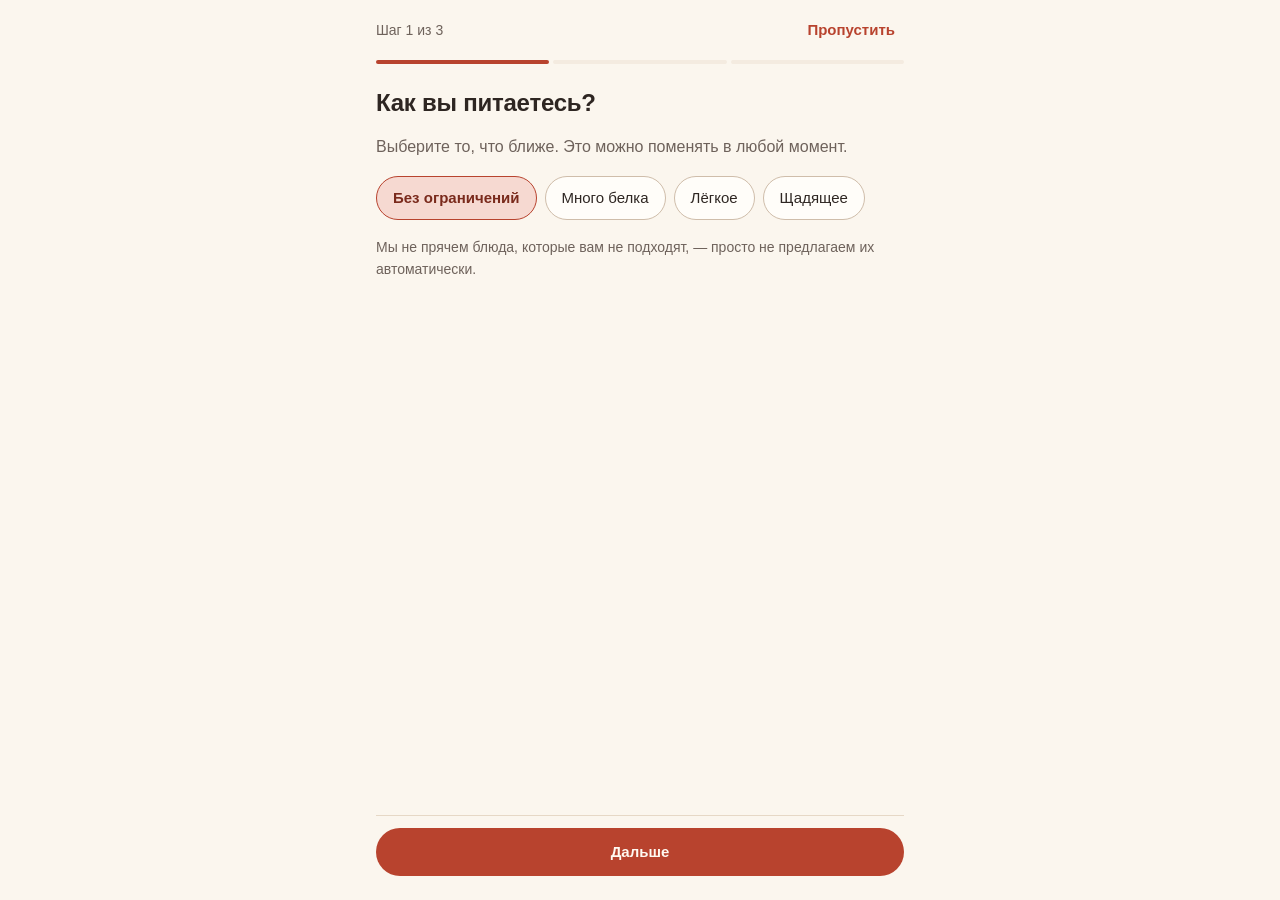
==== index.html @ ad93e1ee "Tarelka: недельный план, рецепты, покупки и настройки" ====
<!DOCTYPE html>
<html lang="ru">
<head>
  <meta charset="utf-8">
  <meta name="viewport" content="width=device-width, initial-scale=1, viewport-fit=cover">
  <title>Tarelka — планировщик питания</title>
  <meta name="description" content="Недельный план блюд, рецепты и список покупок. Данные хранятся только на устройстве.">
  <meta name="theme-color" content="#B8432E">
  <meta name="color-scheme" content="light">
  <link rel="manifest" href="manifest.json">
  <link rel="icon" href="assets/icons/favicon.svg" type="image/svg+xml">
  <link rel="apple-touch-icon" href="assets/icons/apple-touch-icon.png">
  <link rel="stylesheet" href="styles/tokens.css">
  <link rel="stylesheet" href="styles/main.css">
</head>
<body data-screen="onboarding">
  <a class="skip-link" href="#main">Перейти к содержимому</a>

  <!-- Набор иконок: локальный спрайт, без внешних запросов -->
  <svg class="sprite" aria-hidden="true" focusable="false">
    <symbol id="icon-calendar" viewBox="0 0 24 24">
      <rect x="3" y="5" width="18" height="16" rx="3"></rect>
      <path d="M8 3v4M16 3v4M3 10h18"></path>
    </symbol>
    <symbol id="icon-cart" viewBox="0 0 24 24">
      <path d="M4 5h2l2.4 10.2a2 2 0 0 0 2 1.6h6.8a2 2 0 0 0 2-1.6L21 8H7"></path>
      <circle cx="10" cy="20" r="1.4"></circle>
      <circle cx="18" cy="20" r="1.4"></circle>
    </symbol>
    <symbol id="icon-more" viewBox="0 0 24 24">
      <circle cx="5" cy="12" r="1.6" fill="currentColor" stroke="none"></circle>
      <circle cx="12" cy="12" r="1.6" fill="currentColor" stroke="none"></circle>
      <circle cx="19" cy="12" r="1.6" fill="currentColor" stroke="none"></circle>
    </symbol>
    <symbol id="icon-plus" viewBox="0 0 24 24">
      <path d="M12 5v14M5 12h14"></path>
    </symbol>
    <symbol id="icon-x" viewBox="0 0 24 24">
      <path d="M6 6l12 12M18 6L6 18"></path>
    </symbol>
    <symbol id="icon-back" viewBox="0 0 24 24">
      <path d="M15 5l-7 7 7 7"></path>
    </symbol>
    <symbol id="icon-chevron" viewBox="0 0 24 24">
      <path d="M9 5l7 7-7 7"></path>
    </symbol>
    <symbol id="icon-search" viewBox="0 0 24 24">
      <circle cx="11" cy="11" r="6"></circle>
      <path d="M16 16l4 4"></path>
    </symbol>
    <symbol id="icon-clock" viewBox="0 0 24 24">
      <circle cx="12" cy="12" r="8"></circle>
      <path d="M12 8v4.5l3 1.8"></path>
    </symbol>
    <symbol id="icon-users" viewBox="0 0 24 24">
      <path d="M16 20v-1.5a4 4 0 0 0-4-4H7a4 4 0 0 0-4 4V20"></path>
      <circle cx="9.5" cy="7.5" r="3.5"></circle>
      <path d="M17 4.2a3.5 3.5 0 0 1 0 6.6M21 20v-1.5a4 4 0 0 0-3-3.8"></path>
    </symbol>
    <symbol id="icon-check" viewBox="0 0 24 24">
      <path d="M5 13l4 4L19 7"></path>
    </symbol>
  </svg>

  <div class="app">
    <main class="app__main" id="main" tabindex="-1">

      <!-- =====================================================
           1. Онбординг: категория питания -> аллергии -> количество человек
           ===================================================== -->
      <section class="screen screen--onboarding" data-screen="onboarding">
        <h1 class="visually-hidden">Настройка предпочтений</h1>
        <div class="onboarding">

          <header class="onboarding__header">
            <button class="icon-btn" type="button" data-step-prev aria-label="Назад" hidden>
              <svg class="icon" aria-hidden="true" focusable="false"><use href="#icon-back"></use></svg>
            </button>
            <p class="onboarding__counter" data-step-counter>Шаг 1 из 3</p>
            <button class="btn btn--text" type="button" data-onboarding-done>Пропустить</button>
          </header>

          <div class="onboarding__progress" aria-hidden="true">
            <span class="progress-dot is-current"></span>
            <span class="progress-dot"></span>
            <span class="progress-dot"></span>
          </div>

          <div class="onboarding__steps">

            <div class="step-panel" data-step>
              <h2 class="step-panel__title">Как вы питаетесь?</h2>
              <p class="step-panel__text">Выберите то, что ближе. Это можно поменять в любой момент.</p>

              <fieldset class="field-group">
                <legend class="visually-hidden">Категория питания</legend>
                <div class="chip-group">
                  <input class="chip__input" type="radio" name="diet" value="none" id="diet-none" checked>
                  <label class="chip" for="diet-none">Без ограничений</label>

                  <input class="chip__input" type="radio" name="diet" value="protein" id="diet-protein">
                  <label class="chip" for="diet-protein">Много белка</label>

                  <input class="chip__input" type="radio" name="diet" value="light" id="diet-light">
                  <label class="chip" for="diet-light">Лёгкое</label>

                  <input class="chip__input" type="radio" name="diet" value="gentle" id="diet-gentle">
                  <label class="chip" for="diet-gentle">Щадящее</label>
                </div>
              </fieldset>

              <p class="hint">Мы не прячем блюда, которые вам не подходят, — просто не предлагаем их автоматически.</p>

              <div class="step-panel__footer">
                <button class="btn btn--primary btn--block" type="button" data-step-next>Дальше</button>
              </div>
            </div>

            <div class="step-panel" data-step hidden>
              <h2 class="step-panel__title">Есть аллергии?</h2>
              <p class="step-panel__text">Отметьте всё, что важно. Такие рецепты мы не будем предлагать вообще.</p>

              <fieldset class="field-group">
                <legend class="visually-hidden">Аллергены</legend>
                <div class="chip-group">
                  <input class="chip__input" type="checkbox" name="allergy" id="allergy-gluten">
                  <label class="chip chip--check" for="allergy-gluten">Глютен</label>

                  <input class="chip__input" type="checkbox" name="allergy" id="allergy-nuts">
                  <label class="chip chip--check" for="allergy-nuts">Орехи</label>

                  <input class="chip__input" type="checkbox" name="allergy" id="allergy-milk">
                  <label class="chip chip--check" for="allergy-milk">Молоко</label>

                  <input class="chip__input" type="checkbox" name="allergy" id="allergy-eggs">
                  <label class="chip chip--check" for="allergy-eggs">Яйца</label>

                  <input class="chip__input" type="checkbox" name="allergy" id="allergy-fish">
                  <label class="chip chip--check" for="allergy-fish">Рыба</label>

                  <input class="chip__input" type="checkbox" name="allergy" id="allergy-soy">
                  <label class="chip chip--check" for="allergy-soy">Соя</label>
                </div>
              </fieldset>

              <p class="notice notice--soft">
                Мы исключаем рецепты с выбранными аллергенами, но состав продуктов может меняться. Проверяйте упаковку и состав.
              </p>

              <div class="step-panel__footer">
                <button class="btn btn--primary btn--block" type="button" data-step-next>Дальше</button>
              </div>
            </div>

            <div class="step-panel" data-step hidden>
              <h2 class="step-panel__title">На сколько человек готовим?</h2>
              <p class="step-panel__text">Количества в рецептах пересчитаются автоматически. Потом можно менять для каждого блюда.</p>

              <fieldset class="field-group">
                <legend class="visually-hidden">Количество порций</legend>
                <div class="chip-group">
                  <input class="chip__input" type="radio" name="people" value="2" id="people-2">
                  <label class="chip" for="people-2">2 человека</label>

                  <input class="chip__input" type="radio" name="people" value="4" id="people-4" checked>
                  <label class="chip" for="people-4">4 человека</label>

                  <input class="chip__input" type="radio" name="people" value="6" id="people-6">
                  <label class="chip" for="people-6">6 человек</label>
                </div>
              </fieldset>

              <p class="hint">Штучные продукты округляем вверх: лучше один лишний помидор, чем половина.</p>

              <div class="step-panel__footer">
                <button class="btn btn--ghost" type="button" data-step-prev>Назад</button>
                <button class="btn btn--primary" type="button" data-onboarding-done>Собрать план</button>
              </div>
            </div>

          </div>
        </div>
      </section>

      <!-- =====================================================
           2. Home: недельный план 7 x 3
           ===================================================== -->
      <section class="screen" data-screen="home" hidden>
        <header class="screen__header">
          <div class="screen__heading">
            <h1 class="screen__title">План</h1>
            <p class="screen__subtitle" data-week-range>2–8 ноября</p>
          </div>
          <button class="icon-btn" type="button" aria-label="Действия с неделей">
            <svg class="icon" aria-hidden="true" focusable="false"><use href="#icon-more"></use></svg>
          </button>
        </header>

        <div class="content">
          <div class="week-bar">
            <button class="btn btn--soft btn--sm" type="button" data-nav="shopping">
              <svg class="icon icon--sm" aria-hidden="true" focusable="false"><use href="#icon-cart"></use></svg>
              Список покупок
            </button>
            <button class="btn btn--ghost btn--sm" type="button" data-regenerate>Собрать заново</button>
          </div>

          <div class="plan" data-plan></div>
        </div>
      </section>

      <!-- =====================================================
           3. Recipe detail: ингредиенты, шаги, добавить в список
           ===================================================== -->
      <section class="screen screen--recipe" data-screen="recipe" hidden>
        <header class="screen__header">
          <button class="icon-btn" type="button" data-back aria-label="Назад">
            <svg class="icon" aria-hidden="true" focusable="false"><use href="#icon-back"></use></svg>
          </button>
          <h1 class="screen__title">Рецепт</h1>
          <span class="screen__spacer" aria-hidden="true"></span>
        </header>

        <div class="recipe" data-recipe></div>
      </section>

      <!-- =====================================================
           4. Shopping list: группы по отделам, чекбоксы
           ===================================================== -->
      <section class="screen" data-screen="shopping" hidden>
        <header class="screen__header">
          <div class="screen__heading">
            <h1 class="screen__title">Покупки</h1>
            <p class="screen__subtitle" data-shopping-progress aria-live="polite">0 из 0 куплено</p>
          </div>
          <button class="icon-btn" type="button" aria-label="Действия со списком">
            <svg class="icon" aria-hidden="true" focusable="false"><use href="#icon-more"></use></svg>
          </button>
        </header>

        <div class="content content--narrow">
          <div class="progress" role="presentation">
            <div class="progress__bar">
              <div class="progress__fill" data-shopping-bar></div>
            </div>
          </div>

          <form class="add-form" data-add-form>
            <label class="visually-hidden" for="new-item">Что купить?</label>
            <input class="field__input" id="new-item" type="text" name="new-item" placeholder="Что купить?" autocomplete="off" maxlength="80">
            <button class="btn btn--primary" type="submit">
              <svg class="icon icon--sm" aria-hidden="true" focusable="false"><use href="#icon-plus"></use></svg>
              Добавить
            </button>
          </form>

          <div class="shopping" data-shopping></div>
        </div>
      </section>

      <!-- =====================================================
           5. Discover: подборка рецептов для пустой ячейки
           ===================================================== -->
      <section class="screen screen--sheet" data-screen="discover" role="dialog" aria-modal="true" aria-labelledby="discover-title" hidden>
        <div class="sheet__backdrop" data-back aria-hidden="true"></div>

        <div class="sheet__panel">
          <header class="sheet__header">
            <span class="sheet__handle" aria-hidden="true"></span>
            <div class="sheet__headline">
              <h2 class="sheet__title" id="discover-title">Что добавить?</h2>
              <button class="icon-btn" type="button" data-back aria-label="Закрыть">
                <svg class="icon" aria-hidden="true" focusable="false"><use href="#icon-x"></use></svg>
              </button>
            </div>
            <p class="sheet__subtitle">Подобрали под ваши ограничения</p>
          </header>

          <div class="sheet__body">
            <div class="search">
              <svg class="icon search__icon" aria-hidden="true" focusable="false"><use href="#icon-search"></use></svg>
              <label class="visually-hidden" for="discover-search">Поиск по названию или ингредиенту</label>
              <input class="field__input search__input" id="discover-search" type="search" placeholder="Поиск по названию или ингредиенту" autocomplete="off">
            </div>

            <div class="chip-group">
              <button class="chip chip--toggle" type="button" aria-pressed="false" data-filter="fast">До 20 минут</button>
              <button class="chip chip--toggle" type="button" aria-pressed="false" data-filter="breakfast">Завтрак</button>
              <button class="chip chip--toggle" type="button" aria-pressed="false" data-filter="lunch">Обед</button>
              <button class="chip chip--toggle" type="button" aria-pressed="false" data-filter="dinner">Ужин</button>
              <button class="btn btn--text btn--sm" type="button" data-filter-reset>Сбросить</button>
            </div>

            <ul class="picks" data-picks></ul>
            <p class="empty" data-picks-empty hidden>Под эти условия ничего не нашлось. Попробуйте снять фильтры.</p>
          </div>
        </div>
      </section>

      <!-- =====================================================
           6. Ещё: настройки и информация
           ===================================================== -->
      <section class="screen" data-screen="more" hidden>
        <header class="screen__header">
          <div class="screen__heading">
            <h1 class="screen__title">Ещё</h1>
            <p class="screen__subtitle">Настройки и данные</p>
          </div>
        </header>

        <div class="content content--narrow">
          <div class="settings">
            <button class="settings__row" type="button" data-open-screen="prefs">
              <span class="settings__text">
                <span class="settings__label">Мои предпочтения</span>
                <span class="settings__meta" data-prefs-summary>Без ограничений · 4 человека</span>
              </span>
              <svg class="icon settings__chevron" aria-hidden="true" focusable="false"><use href="#icon-chevron"></use></svg>
            </button>

            <button class="settings__row" type="button" data-open-screen="data">
              <span class="settings__text">
                <span class="settings__label">Данные</span>
                <span class="settings__meta">Хранятся только на этом устройстве</span>
              </span>
              <svg class="icon settings__chevron" aria-hidden="true" focusable="false"><use href="#icon-chevron"></use></svg>
            </button>

            <button class="settings__row" type="button" data-open-screen="about">
              <span class="settings__text">
                <span class="settings__label">О продукте</span>
                <span class="settings__meta">Версия <span data-app-version>1</span></span>
              </span>
              <svg class="icon settings__chevron" aria-hidden="true" focusable="false"><use href="#icon-chevron"></use></svg>
            </button>
          </div>
        </div>
      </section>

      <!-- =====================================================
           7. Мои предпочтения: те же контролы, что в онбординге
           ===================================================== -->
      <section class="screen" data-screen="prefs" hidden>
        <header class="screen__header">
          <button class="icon-btn" type="button" data-back aria-label="Назад">
            <svg class="icon" aria-hidden="true" focusable="false"><use href="#icon-back"></use></svg>
          </button>
          <h1 class="screen__title">Мои предпочтения</h1>
          <span class="screen__spacer" aria-hidden="true"></span>
        </header>

        <div class="content content--narrow">
          <form class="prefs" data-prefs-form>
            <fieldset class="field-group">
              <legend class="prefs__legend">Категория питания</legend>
              <div class="chip-group">
                <input class="chip__input" type="radio" name="pref-diet" value="none" id="pref-diet-none" checked>
                <label class="chip" for="pref-diet-none">Без ограничений</label>

                <input class="chip__input" type="radio" name="pref-diet" value="protein" id="pref-diet-protein">
                <label class="chip" for="pref-diet-protein">Много белка</label>

                <input class="chip__input" type="radio" name="pref-diet" value="light" id="pref-diet-light">
                <label class="chip" for="pref-diet-light">Лёгкое</label>

                <input class="chip__input" type="radio" name="pref-diet" value="gentle" id="pref-diet-gentle">
                <label class="chip" for="pref-diet-gentle">Щадящее</label>
              </div>
            </fieldset>

            <fieldset class="field-group">
              <legend class="prefs__legend">Аллергии</legend>
              <div class="chip-group">
                <input class="chip__input" type="checkbox" name="pref-allergy" id="pref-allergy-gluten">
                <label class="chip chip--check" for="pref-allergy-gluten">Глютен</label>

                <input class="chip__input" type="checkbox" name="pref-allergy" id="pref-allergy-nuts">
                <label class="chip chip--check" for="pref-allergy-nuts">Орехи</label>

                <input class="chip__input" type="checkbox" name="pref-allergy" id="pref-allergy-milk">
                <label class="chip chip--check" for="pref-allergy-milk">Молоко</label>

                <input class="chip__input" type="checkbox" name="pref-allergy" id="pref-allergy-eggs">
                <label class="chip chip--check" for="pref-allergy-eggs">Яйца</label>

                <input class="chip__input" type="checkbox" name="pref-allergy" id="pref-allergy-fish">
                <label class="chip chip--check" for="pref-allergy-fish">Рыба</label>

                <input class="chip__input" type="checkbox" name="pref-allergy" id="pref-allergy-soy">
                <label class="chip chip--check" for="pref-allergy-soy">Соя</label>
              </div>
            </fieldset>

            <fieldset class="field-group">
              <legend class="prefs__legend">Количество человек</legend>
              <div class="chip-group">
                <input class="chip__input" type="radio" name="pref-people" value="2" id="pref-people-2">
                <label class="chip" for="pref-people-2">2 человека</label>

                <input class="chip__input" type="radio" name="pref-people" value="4" id="pref-people-4" checked>
                <label class="chip" for="pref-people-4">4 человека</label>

                <input class="chip__input" type="radio" name="pref-people" value="6" id="pref-people-6">
                <label class="chip" for="pref-people-6">6 человек</label>
              </div>
            </fieldset>

            <div class="notice notice--soft" data-prefs-conflict hidden>
              <p>В плане есть блюда, которые не подходят под новые ограничения.</p>
              <button class="btn btn--soft btn--sm notice__action" type="button" data-regenerate>Собрать заново</button>
            </div>

            <button class="btn btn--primary btn--block" type="submit">Сохранить</button>
          </form>
        </div>
      </section>

      <!-- =====================================================
           8. Данные: локальное хранение и сброс
           ===================================================== -->
      <section class="screen" data-screen="data" hidden>
        <header class="screen__header">
          <button class="icon-btn" type="button" data-back aria-label="Назад">
            <svg class="icon" aria-hidden="true" focusable="false"><use href="#icon-back"></use></svg>
          </button>
          <h1 class="screen__title">Данные</h1>
          <span class="screen__spacer" aria-hidden="true"></span>
        </header>

        <div class="content content--narrow">
          <p class="notice notice--soft">План, покупки и настройки хранятся только на этом устройстве. Мы не отправляем их на сервер.</p>

          <div class="danger-zone">
            <h2 class="danger-zone__title">Сбросить всё</h2>
            <p class="danger-zone__text">План, покупки и настройки исчезнут. Это нельзя отменить.</p>
            <button class="btn btn--danger btn--block" type="button" data-reset aria-controls="reset-confirm" aria-expanded="false">Сбросить всё</button>

            <div class="confirm" id="reset-confirm" data-reset-confirm hidden>
              <p class="confirm__text">Точно сбросить? План и покупки исчезнут.</p>
              <div class="confirm__actions">
                <button class="btn btn--ghost" type="button" data-reset-cancel>Отмена</button>
                <button class="btn btn--danger" type="button" data-reset-go>Сбросить</button>
              </div>
            </div>
          </div>
        </div>
      </section>

      <!-- =====================================================
           9. О продукте
           ===================================================== -->
      <section class="screen" data-screen="about" hidden>
        <header class="screen__header">
          <button class="icon-btn" type="button" data-back aria-label="Назад">
            <svg class="icon" aria-hidden="true" focusable="false"><use href="#icon-back"></use></svg>
          </button>
          <h1 class="screen__title">О продукте</h1>
          <span class="screen__spacer" aria-hidden="true"></span>
        </header>

        <div class="content content--narrow">
          <div class="about">
            <section class="about__section">
              <h2 class="about__title">Планировщик домашнего питания</h2>
              <p>Tarelka собирает план на неделю, помогает выбрать рецепты и превращает план в один список покупок. Всё локально: без аккаунтов и бэкенда.</p>
            </section>

            <section class="about__section">
              <h2 class="about__title">Аллергены</h2>
              <p>Мы исключаем рецепты с выбранными аллергенами, но состав продуктов может меняться. Проверяйте упаковку и состав.</p>
            </section>

            <section class="about__section">
              <h2 class="about__title">Данные</h2>
              <p>План, покупки и настройки хранятся только на этом устройстве. Мы не отправляем их на сервер и не собираем аналитику.</p>
            </section>

            <section class="about__section">
              <h2 class="about__title">Иллюстрации</h2>
              <p>Все изображения блюд — собственные SVG-иллюстрации проекта.</p>
            </section>

            <p class="about__version">Версия <span data-app-version>1</span></p>
          </div>
        </div>
      </section>

    </main>

    <nav class="tabbar" aria-label="Основная навигация">
      <button class="tabbar__item" type="button" data-nav="home">
        <svg class="icon" aria-hidden="true" focusable="false"><use href="#icon-calendar"></use></svg>
        <span>План</span>
      </button>
      <button class="tabbar__item" type="button" data-nav="shopping">
        <svg class="icon" aria-hidden="true" focusable="false"><use href="#icon-cart"></use></svg>
        <span>Покупки</span>
      </button>
      <button class="tabbar__item" type="button" data-nav="more">
        <svg class="icon" aria-hidden="true" focusable="false"><use href="#icon-more"></use></svg>
        <span>Ещё</span>
      </button>
    </nav>
  </div>

  <div class="toast" role="status" aria-live="polite" data-toast></div>

  <script src="js/data.js" defer></script>
  <script src="js/app.js" defer></script>
</body>
</html>
---- styles/tokens.css ----
/**
 * Tarelka — дизайн-токены.
 *
 * Источник: docs/design.md, разделы 3–6.
 * В остальных стилях используем только var(--...), без хардкод-цветов.
 *
 * Шрифты не загружаются извне: Inter используется, только если он уже
 * установлен в системе, иначе срабатывает системный стек. Это сохраняет
 * офлайн-работу и отсутствие внешних запросов (NFR-W5, NFR-D2).
 */

:root {
  color-scheme: light;

  /* =========================================================
     Цвета: фон и поверхности
     ========================================================= */
  --color-bg: #FBF6EE;
  --color-surface: #FFFDF9;
  --color-surface-alt: #F4EBE0;
  --color-backdrop: rgba(46, 38, 34, 0.32);

  /* =========================================================
     Цвета: текст и границы
     ========================================================= */
  --color-text: #2E2622;
  --color-text-muted: #6E625B;
  --color-border: #E6D8C6;
  --color-border-strong: #CFBDAA;
  --color-inverse: #FFF9F1;

  /* =========================================================
     Цвета: основной акцент (primary)
     Томатно-паприковый. Основные кнопки и активные элементы.
     ========================================================= */
  --color-primary: #B8432E;
  --color-primary-strong: #8F2F20;
  --color-primary-soft: #F6D9D1;
  --color-primary-soft-text: #7A2A1C;
  --color-on-primary: var(--color-inverse);

  /* Псевдоним для совместимости с design.md */
  --color-accent: var(--color-primary);
  --color-accent-strong: var(--color-primary-strong);
  --color-accent-soft: var(--color-primary-soft);
  --color-accent-soft-text: var(--color-primary-soft-text);
  --color-focus: #8F2F20;

  /* =========================================================
     Цвета: вторичный акцент (secondary)
     Приглушённый шалфей. Успех и позитивные состояния.
     ========================================================= */
  --color-secondary: #557351;
  --color-secondary-soft: #DFE9DA;
  --color-secondary-soft-text: #35502F;
  --color-on-secondary: var(--color-inverse);

  --color-success: var(--color-secondary);
  --color-success-soft: var(--color-secondary-soft);
  --color-success-soft-text: var(--color-secondary-soft-text);

  /* =========================================================
     Цвета: предупреждения и опасные действия
     ========================================================= */
  --color-warning: #8A4E10;
  --color-warning-soft: #F8E5C8;
  --color-warning-soft-text: #7E470F;

  --color-danger: #A83A2E;
  --color-danger-soft: #F5D8D3;
  --color-danger-soft-text: #8F2F25;

  /* =========================================================
     Цвета: отделы магазина
     Только для группировки покупок. Смысл дублируется текстом.
     ========================================================= */
  --color-dept-veg-bg: #F3F6EE;
  --color-dept-veg-text: #3F4F2F;

  --color-dept-meat-bg: #F6ECE6;
  --color-dept-meat-text: #5A3526;

  --color-dept-dairy-bg: #F6E7C6;
  --color-dept-dairy-text: #6B4A12;

  --color-dept-pantry-bg: #EFE3D2;
  --color-dept-pantry-text: #4A3B2C;

  --color-dept-spices-bg: #F1DED3;
  --color-dept-spices-text: #6E3A22;

  --color-dept-frozen-bg: #DDE8EC;
  --color-dept-frozen-text: #2C4B57;

  --color-dept-other-bg: #EDE7E1;
  --color-dept-other-text: #4A443E;

  /* =========================================================
     Типографика: семейства
     ========================================================= */
  --font-family-heading: "Inter", -apple-system, BlinkMacSystemFont,
    "Segoe UI", Roboto, Helvetica, Arial, sans-serif;

  --font-family-body: -apple-system, BlinkMacSystemFont, "Segoe UI", Roboto,
    "Helvetica Neue", Arial, sans-serif, "Apple Color Emoji", "Segoe UI Emoji";

  --font-family: var(--font-family-body);
  --font-family-base: var(--font-family-body);

  /* =========================================================
     Типографика: начертания и трекинг
     ========================================================= */
  --font-weight-regular: 400;
  --font-weight-medium: 500;
  --font-weight-semibold: 600;
  --font-weight-bold: 700;

  --letter-spacing-tight: -0.01em;
  --letter-spacing-snug: -0.005em;
  --letter-spacing-normal: 0;

  /* =========================================================
     Типографика: шкала размеров xs…3xl
     13 / 14 / 16 / 18 / 20 / 24 / 30 px
     ========================================================= */
  --font-size-xs: 0.8125rem;   /* 13px — micro, подсказки */
  --font-size-sm: 0.875rem;    /* 14px — caption, метаданные */
  --font-size-md: 1rem;        /* 16px — body */
  --font-size-lg: 1.125rem;    /* 18px — H4 / subtitle */
  --font-size-xl: 1.25rem;     /* 20px — H3 */
  --font-size-2xl: 1.5rem;     /* 24px — H2 */
  --font-size-3xl: 1.875rem;   /* 30px — H1 / display */

  --font-size-ui: 0.9375rem;   /* 15px — кнопки, чипы, поля */
  --font-size-base: var(--font-size-md);

  /* =========================================================
     Типографика: межстрочные
     ========================================================= */
  --line-height-xs: 1.5;
  --line-height-sm: 1.5;
  --line-height-md: 1.6;
  --line-height-lg: 1.35;
  --line-height-xl: 1.3;
  --line-height-2xl: 1.25;
  --line-height-3xl: 1.2;

  --line-height-ui: 1.5;
  --line-height-base: var(--line-height-md);
  --line-height-heading: var(--line-height-3xl);
  --line-height-body: var(--line-height-md);
  --line-height-none: 1;

  /* =========================================================
     Spacing: шкала из design.md
     4 / 8 / 12 / 16 / 24 / 32 / 48 px
     ========================================================= */
  --space-1: 0.25rem;  /* 4px */
  --space-2: 0.5rem;   /* 8px */
  --space-3: 0.75rem;  /* 12px */
  --space-4: 1rem;     /* 16px */
  --space-5: 1.5rem;   /* 24px */
  --space-6: 2rem;     /* 32px */
  --space-7: 3rem;     /* 48px */

  /* =========================================================
     Радиусы
     ========================================================= */
  --radius-sm: 8px;
  --radius-md: 12px;
  --radius-lg: 16px;
  --radius-xl: 24px;
  --radius-full: 999px;

  --radius-pill: var(--radius-full);

  /* =========================================================
     Тени: мягкие, тёплые
     ========================================================= */
  --shadow-xs: 0 1px 1px rgba(62, 58, 53, 0.03);
  --shadow-sm: 0 1px 2px rgba(62, 58, 53, 0.06),
    0 1px 1px rgba(62, 58, 53, 0.04);
  --shadow-md: 0 4px 10px rgba(62, 58, 53, 0.08),
    0 2px 4px rgba(62, 58, 53, 0.05);
  --shadow-lg: 0 10px 30px rgba(62, 58, 53, 0.1),
    0 4px 10px rgba(62, 58, 53, 0.06);

  --shadow-card: var(--shadow-md);
  --shadow-dialog: var(--shadow-lg);

  /* =========================================================
     Фокус
     ========================================================= */
  --focus-ring-width: 3px;
  --focus-ring-offset: 2px;
  --focus-ring-color: var(--color-focus);
  --focus-ring: var(--focus-ring-width) solid var(--focus-ring-color);

  /* =========================================================
     Движение
     ========================================================= */
  --transition-fast: 150ms ease-out;
  --transition-base: 200ms ease-out;
  --transition-slow: 250ms ease-out;

  /* =========================================================
     Слои интерфейса
     ========================================================= */
  --z-header: 100;
  --z-tabbar: 200;
  --z-dialog: 1000;
  --z-toast: 1100;

  /* =========================================================
     Безопасные зоны для нижней навигации
     ========================================================= */
  --safe-area-bottom: env(safe-area-inset-bottom, 0px);
}

/* Уважаем настройку уменьшения движения */
@media (prefers-reduced-motion: reduce) {
  :root {
    --transition-fast: 1ms;
    --transition-base: 1ms;
    --transition-slow: 1ms;
  }
}
---- styles/main.css ----
/**
 * Tarelka — основные стили.
 *
 * Только токены из styles/tokens.css: ни одного хардкод-цвета.
 * Mobile-first: базовые правила для 320–767 px, дальше — 768 и 1024.
 */

/* =========================================================
   1. Сброс и база
   ========================================================= */

*,
*::before,
*::after {
  box-sizing: border-box;
}

html {
  -webkit-text-size-adjust: 100%;
}

body {
  margin: 0;
  min-height: 100%;
  background: var(--color-bg);
  color: var(--color-text);
  font-family: var(--font-family-body);
  font-size: var(--font-size-md);
  line-height: var(--line-height-md);
  -webkit-font-smoothing: antialiased;
}

body.is-locked {
  overflow: hidden;
}

h1,
h2,
h3,
h4 {
  margin: 0;
  font-family: var(--font-family-heading);
  font-weight: var(--font-weight-semibold);
  line-height: var(--line-height-lg);
  letter-spacing: var(--letter-spacing-tight);
}

p,
ul,
ol {
  margin: 0;
}

ul,
ol {
  padding: 0;
  list-style: none;
}

img {
  display: block;
  max-width: 100%;
}

button {
  font: inherit;
  color: inherit;
}

[hidden] {
  display: none !important;
}

:where(a, button, input, label, [tabindex]):focus-visible {
  outline: var(--focus-ring);
  outline-offset: var(--focus-ring-offset);
  border-radius: var(--radius-sm);
}

/* =========================================================
   2. Утилиты
   ========================================================= */

.visually-hidden {
  position: absolute;
  width: 1px;
  height: 1px;
  margin: -1px;
  padding: 0;
  overflow: hidden;
  clip: rect(0 0 0 0);
  clip-path: inset(50%);
  white-space: nowrap;
  border: 0;
}

.skip-link {
  position: absolute;
  top: var(--space-2);
  left: var(--space-2);
  z-index: var(--z-toast);
  padding: var(--space-2) var(--space-4);
  border-radius: var(--radius-md);
  background: var(--color-surface);
  color: var(--color-text);
  box-shadow: var(--shadow-md);
  transform: translateY(-200%);
}

.skip-link:focus-visible {
  transform: translateY(0);
}

.sprite {
  position: absolute;
  width: 0;
  height: 0;
  overflow: hidden;
}

.icon {
  width: 20px;
  height: 20px;
  flex: none;
  fill: none;
  stroke: currentColor;
  stroke-width: 2;
  stroke-linecap: round;
  stroke-linejoin: round;
}

.icon--sm {
  width: 16px;
  height: 16px;
}

.muted {
  color: var(--color-text-muted);
  font-weight: var(--font-weight-regular);
}

.hint {
  font-size: var(--font-size-sm);
  color: var(--color-text-muted);
}

/* =========================================================
   3. Каркас приложения
   ========================================================= */

.app {
  min-height: 100dvh;
}

.app__main {
  padding-bottom: calc(72px + var(--safe-area-bottom));
}

body[data-screen="onboarding"] .app__main,
body[data-screen="recipe"] .app__main {
  padding-bottom: 0;
}

.screen {
  display: block;
  min-height: 100dvh;
}

/* =========================================================
   4. Шапка экрана
   ========================================================= */

.screen__header {
  position: sticky;
  top: 0;
  z-index: var(--z-header);
  display: flex;
  align-items: center;
  gap: var(--space-2);
  padding: var(--space-2) var(--space-4);
  background: var(--color-bg);
  border-bottom: 1px solid var(--color-border);
}

.screen__heading {
  flex: 1;
  min-width: 0;
}

.screen__title {
  font-size: var(--font-size-xl);
  line-height: var(--line-height-xl);
  white-space: nowrap;
  overflow: hidden;
  text-overflow: ellipsis;
}

.screen__subtitle {
  font-size: var(--font-size-xs);
  color: var(--color-text-muted);
}

.screen__spacer {
  width: 44px;
  flex: none;
}

.content {
  display: grid;
  grid-template-columns: minmax(0, 1fr);
  gap: var(--space-4);
  padding: var(--space-4);
}

.content--narrow {
  max-width: 760px;
  margin-inline: auto;
}

/* =========================================================
   5. Кнопки
   ========================================================= */

.btn {
  display: inline-flex;
  align-items: center;
  justify-content: center;
  gap: var(--space-2);
  min-height: 48px;
  padding: 0 var(--space-5);
  border: 1px solid transparent;
  border-radius: var(--radius-full);
  background: var(--color-surface-alt);
  color: var(--color-text);
  font-size: var(--font-size-ui);
  font-weight: var(--font-weight-semibold);
  text-align: center;
  cursor: pointer;
  transition: background var(--transition-fast), border-color var(--transition-fast);
}

.btn:hover {
  background: var(--color-border);
}

.btn:disabled {
  opacity: 0.5;
  cursor: not-allowed;
}

.btn--primary {
  background: var(--color-primary);
  color: var(--color-on-primary);
}

.btn--primary:hover {
  background: var(--color-primary-strong);
}

.btn--soft {
  background: var(--color-primary-soft);
  color: var(--color-primary-soft-text);
}

.btn--soft:hover {
  background: var(--color-primary-soft);
  border-color: var(--color-primary);
}

.btn--ghost {
  background: transparent;
  border-color: var(--color-border-strong);
}

.btn--ghost:hover {
  background: var(--color-surface-alt);
}

.btn--text {
  min-height: 44px;
  padding: 0 var(--space-2);
  background: transparent;
  color: var(--color-primary);
}

.btn--text:hover {
  background: transparent;
  color: var(--color-primary-strong);
  text-decoration: underline;
}

.btn--sm {
  min-height: 40px;
  padding: 0 var(--space-4);
  font-size: var(--font-size-sm);
}

.btn--block {
  width: 100%;
}

.icon-btn {
  display: inline-flex;
  align-items: center;
  justify-content: center;
  width: 44px;
  height: 44px;
  flex: none;
  padding: 0;
  border: 0;
  border-radius: var(--radius-full);
  background: transparent;
  color: var(--color-text);
  cursor: pointer;
  transition: background var(--transition-fast);
}

.icon-btn:hover {
  background: var(--color-surface-alt);
}

/* =========================================================
   6. Чипы, поля, служебные блоки
   ========================================================= */

.field-group {
  margin: 0;
  padding: 0;
  border: 0;
}

.chip-group {
  display: flex;
  flex-wrap: wrap;
  gap: var(--space-2);
}

.chip {
  display: inline-flex;
  align-items: center;
  justify-content: center;
  min-height: 44px;
  padding: 0 var(--space-4);
  border: 1px solid var(--color-border-strong);
  border-radius: var(--radius-full);
  background: var(--color-surface);
  color: var(--color-text);
  font-size: var(--font-size-ui);
  font-weight: var(--font-weight-medium);
  cursor: pointer;
  transition: background var(--transition-fast), border-color var(--transition-fast), color var(--transition-fast);
}

.chip:hover {
  border-color: var(--color-primary);
}

.chip__input {
  position: absolute;
  width: 1px;
  height: 1px;
  opacity: 0;
  pointer-events: none;
}

.chip__input:checked + .chip {
  background: var(--color-primary-soft);
  border-color: var(--color-primary);
  color: var(--color-primary-soft-text);
  font-weight: var(--font-weight-semibold);
}

.chip__input:focus-visible + .chip {
  outline: var(--focus-ring);
  outline-offset: var(--focus-ring-offset);
}

.chip--toggle[aria-pressed="true"] {
  background: var(--color-primary-soft);
  border-color: var(--color-primary);
  color: var(--color-primary-soft-text);
}

.field__input {
  width: 100%;
  min-height: 48px;
  padding: 0 var(--space-3);
  border: 1px solid var(--color-border-strong);
  border-radius: var(--radius-md);
  background: var(--color-surface);
  color: var(--color-text);
  font-size: var(--font-size-ui);
}

.field__input::placeholder {
  color: var(--color-text-muted);
}

.notice {
  padding: var(--space-3);
  border-radius: var(--radius-md);
  font-size: var(--font-size-sm);
  line-height: var(--line-height-sm);
}

.notice--soft {
  background: var(--color-surface-alt);
  color: var(--color-text-muted);
}

.empty {
  padding: var(--space-6) var(--space-4);
  border: 1px dashed var(--color-border-strong);
  border-radius: var(--radius-lg);
  color: var(--color-text-muted);
  font-size: var(--font-size-sm);
  text-align: center;
}

/* =========================================================
   7. Нижняя навигация
   ========================================================= */

.tabbar {
  position: fixed;
  inset-inline: 0;
  bottom: 0;
  z-index: var(--z-tabbar);
  display: grid;
  grid-auto-flow: column;
  grid-auto-columns: 1fr;
  padding-bottom: var(--safe-area-bottom);
  background: var(--color-surface);
  border-top: 1px solid var(--color-border);
}

body[data-screen="onboarding"] .tabbar {
  display: none;
}

body[data-screen="recipe"] .tabbar {
  display: none;
}

.tabbar__item {
  display: flex;
  flex-direction: column;
  align-items: center;
  justify-content: center;
  gap: 2px;
  min-height: 60px;
  padding: var(--space-1);
  border: 0;
  background: transparent;
  color: var(--color-text-muted);
  font-size: var(--font-size-xs);
  cursor: pointer;
}

.tabbar__item:hover:not(:disabled) {
  color: var(--color-text);
}

.tabbar__item[aria-current="page"] {
  color: var(--color-primary);
  font-weight: var(--font-weight-semibold);
}

.tabbar__item:disabled {
  opacity: 0.45;
  cursor: not-allowed;
}

/* =========================================================
   8. Онбординг
   ========================================================= */

.onboarding {
  display: flex;
  flex-direction: column;
  min-height: 100dvh;
}

.onboarding__header {
  display: flex;
  align-items: center;
  gap: var(--space-2);
  padding: var(--space-2) var(--space-4);
}

.onboarding__counter {
  flex: 1;
  font-size: var(--font-size-sm);
  color: var(--color-text-muted);
}

.onboarding__progress {
  display: flex;
  gap: var(--space-1);
  padding: 0 var(--space-4) var(--space-4);
}

.progress-dot {
  flex: 1;
  height: 4px;
  border-radius: var(--radius-full);
  background: var(--color-surface-alt);
  transition: background var(--transition-base);
}

.progress-dot.is-current {
  background: var(--color-primary);
}

.onboarding__steps {
  display: flex;
  flex: 1;
  flex-direction: column;
}

.step-panel {
  display: flex;
  flex: 1;
  flex-direction: column;
  gap: var(--space-4);
  padding: var(--space-2) var(--space-4) 0;
}

.step-panel__title {
  font-size: var(--font-size-2xl);
  line-height: var(--line-height-2xl);
}

.step-panel__text {
  color: var(--color-text-muted);
}

.step-panel__footer {
  position: sticky;
  bottom: 0;
  display: flex;
  gap: var(--space-2);
  margin-top: auto;
  padding: var(--space-3) 0 calc(var(--space-3) + var(--safe-area-bottom));
  background: var(--color-bg);
  border-top: 1px solid var(--color-border);
}

.step-panel__footer .btn--primary {
  flex: 1;
}

/* =========================================================
   9. План недели
   ========================================================= */

.week-bar {
  display: flex;
  flex-wrap: wrap;
  gap: var(--space-2);
}

.plan {
  display: grid;
  grid-template-columns: minmax(0, 1fr);
  gap: var(--space-3);
}

.day {
  min-width: 0;
  padding: var(--space-3);
  border: 1px solid var(--color-border);
  border-radius: var(--radius-lg);
  background: var(--color-surface);
  box-shadow: var(--shadow-sm);
}

.day[data-today="true"] {
  border-color: var(--color-secondary);
  box-shadow: var(--shadow-md);
}

.day__header {
  display: flex;
  align-items: baseline;
  gap: var(--space-2);
  margin-bottom: var(--space-2);
}

.day__name {
  font-size: var(--font-size-lg);
}

.day__date {
  font-size: var(--font-size-xs);
  color: var(--color-text-muted);
}

.day__today {
  margin-left: auto;
  padding: 2px var(--space-2);
  border-radius: var(--radius-full);
  background: var(--color-secondary-soft);
  color: var(--color-secondary-soft-text);
  font-size: var(--font-size-xs);
  font-weight: var(--font-weight-semibold);
}

.slot {
  padding-top: var(--space-2);
}

.slot + .slot {
  margin-top: var(--space-1);
  border-top: 1px dashed var(--color-border);
}

.slot__meal {
  margin-bottom: var(--space-1);
  font-size: var(--font-size-xs);
  letter-spacing: 0.04em;
  text-transform: uppercase;
  color: var(--color-text-muted);
}

.slot__body {
  display: flex;
  align-items: center;
  gap: var(--space-1);
}

.recipe-chip {
  display: flex;
  flex: 1;
  align-items: center;
  gap: var(--space-2);
  min-width: 0;
  min-height: 56px;
  padding: var(--space-1);
  border: 0;
  border-radius: var(--radius-md);
  background: transparent;
  text-align: left;
  cursor: pointer;
  transition: background var(--transition-fast);
}

.recipe-chip:hover {
  background: var(--color-surface-alt);
}

.recipe-chip__img {
  width: 48px;
  height: 48px;
  flex: none;
  border-radius: var(--radius-sm);
  background: var(--color-surface-alt);
  object-fit: cover;
}

.recipe-chip__text {
  display: block;
  min-width: 0;
}

.recipe-chip__title {
  display: block;
  font-size: var(--font-size-sm);
  font-weight: var(--font-weight-semibold);
  line-height: var(--line-height-sm);
  overflow: hidden;
  text-overflow: ellipsis;
  white-space: nowrap;
}

.recipe-chip__meta {
  display: flex;
  align-items: center;
  gap: var(--space-1);
  margin-top: 2px;
  font-size: var(--font-size-xs);
  color: var(--color-text-muted);
}

.recipe-chip__meta .icon {
  width: 14px;
  height: 14px;
}

.slot__empty {
  display: flex;
  flex: 1;
  align-items: center;
  gap: var(--space-2);
  min-height: 52px;
  padding: 0 var(--space-3);
  border: 1px dashed var(--color-border-strong);
  border-radius: var(--radius-md);
  background: transparent;
  color: var(--color-text-muted);
  font-size: var(--font-size-sm);
  text-align: left;
  cursor: pointer;
  transition: background var(--transition-fast), color var(--transition-fast);
}

.slot__empty:hover {
  background: var(--color-surface-alt);
  color: var(--color-text);
}

.slot__empty .icon {
  width: 18px;
  height: 18px;
}

/* =========================================================
   10. Карточка рецепта
   ========================================================= */

.recipe {
  padding-bottom: calc(96px + var(--safe-area-bottom));
}

.recipe__hero {
  width: 100%;
  aspect-ratio: 16 / 9;
  background: var(--color-surface-alt);
  object-fit: cover;
}

.recipe__body {
  display: grid;
  grid-template-columns: minmax(0, 1fr);
  gap: var(--space-5);
  max-width: 720px;
  margin-inline: auto;
  padding: var(--space-4);
}

.recipe__title {
  margin-bottom: var(--space-2);
  font-size: var(--font-size-2xl);
  line-height: var(--line-height-2xl);
}

.recipe__intro {
  color: var(--color-text-muted);
}

.recipe__meta {
  display: flex;
  flex-wrap: wrap;
  gap: var(--space-4);
  margin-top: var(--space-3);
  font-size: var(--font-size-sm);
  color: var(--color-text-muted);
}

.meta-item {
  display: inline-flex;
  align-items: center;
  gap: var(--space-1);
}

.recipe__tags {
  margin-top: var(--space-2);
  font-size: var(--font-size-xs);
  letter-spacing: 0.04em;
  text-transform: uppercase;
  color: var(--color-text-muted);
}

.section-title {
  margin-bottom: var(--space-3);
  font-family: var(--font-family-heading);
  font-size: var(--font-size-lg);
}

.ingredients {
  display: grid;
  gap: var(--space-2);
}

.ingredient {
  display: flex;
  align-items: baseline;
  justify-content: space-between;
  gap: var(--space-3);
  padding-bottom: var(--space-2);
  border-bottom: 1px solid var(--color-border);
  font-size: var(--font-size-sm);
}

.ingredient__amount {
  flex: none;
  color: var(--color-text-muted);
  white-space: nowrap;
}

.steps {
  display: grid;
  gap: var(--space-4);
  counter-reset: step;
}

.step {
  display: grid;
  grid-template-columns: 28px minmax(0, 1fr);
  gap: var(--space-3);
  font-size: var(--font-size-sm);
}

.step::before {
  counter-increment: step;
  content: counter(step);
  display: flex;
  align-items: center;
  justify-content: center;
  width: 28px;
  height: 28px;
  border-radius: var(--radius-full);
  background: var(--color-primary-soft);
  color: var(--color-primary-soft-text);
  font-size: var(--font-size-xs);
  font-weight: var(--font-weight-semibold);
}

.disclaimer {
  padding: var(--space-3);
  border-radius: var(--radius-md);
  background: var(--color-surface-alt);
  color: var(--color-text-muted);
  font-size: var(--font-size-xs);
  line-height: var(--line-height-sm);
}

.action-bar {
  position: fixed;
  inset-inline: 0;
  bottom: 0;
  z-index: var(--z-header);
  display: flex;
  gap: var(--space-2);
  padding: var(--space-3) var(--space-4) calc(var(--space-3) + var(--safe-area-bottom));
  background: var(--color-surface);
  border-top: 1px solid var(--color-border);
}

.action-bar .btn {
  flex: 1;
}

/* =========================================================
   11. Покупки
   ========================================================= */

.progress__bar {
  height: 8px;
  border-radius: var(--radius-full);
  background: var(--color-surface-alt);
  overflow: hidden;
}

.progress__fill {
  height: 100%;
  width: 0;
  border-radius: var(--radius-full);
  background: var(--color-secondary);
  transition: width var(--transition-base);
}

.add-form {
  display: grid;
  grid-template-columns: minmax(0, 1fr) auto;
  gap: var(--space-2);
  padding: var(--space-2);
  border: 1px solid var(--color-border);
  border-radius: var(--radius-lg);
  background: var(--color-surface);
  box-shadow: var(--shadow-sm);
}

.add-form .btn {
  padding: 0 var(--space-4);
}

.shopping {
  display: grid;
  grid-template-columns: minmax(0, 1fr);
  gap: var(--space-5);
}

.group__title {
  display: flex;
  align-items: center;
  gap: var(--space-2);
  margin-bottom: var(--space-1);
  font-size: var(--font-size-xs);
  font-weight: var(--font-weight-semibold);
  letter-spacing: 0.06em;
  text-transform: uppercase;
  color: var(--color-text-muted);
}

.group__dot {
  width: 8px;
  height: 8px;
  border-radius: var(--radius-full);
  background: var(--color-border-strong);
}

.group--veg .group__dot {
  background: var(--color-dept-veg-text);
}

.group--meat .group__dot {
  background: var(--color-dept-meat-text);
}

.group--dairy .group__dot {
  background: var(--color-dept-dairy-text);
}

.group--pantry .group__dot {
  background: var(--color-dept-pantry-text);
}

.group--spices .group__dot {
  background: var(--color-dept-spices-text);
}

.group--frozen .group__dot {
  background: var(--color-dept-frozen-text);
}

.group--other .group__dot {
  background: var(--color-dept-other-text);
}

.group__count {
  margin-left: auto;
  font-weight: var(--font-weight-regular);
  letter-spacing: 0;
  text-transform: none;
}

.item {
  display: flex;
  align-items: center;
  gap: var(--space-2);
  min-height: 56px;
  padding: var(--space-2) 0;
  border-bottom: 1px solid var(--color-border);
}

.item__check {
  display: inline-flex;
  align-items: center;
  justify-content: center;
  width: 44px;
  height: 44px;
  flex: none;
  margin-left: -8px;
  border-radius: var(--radius-md);
  cursor: pointer;
}

.item__check:hover {
  background: var(--color-surface-alt);
}

.item__checkbox {
  appearance: none;
  width: 28px;
  height: 28px;
  flex: none;
  margin: 0;
  border: 2px solid var(--color-border-strong);
  border-radius: var(--radius-sm);
  background: var(--color-surface);
  cursor: pointer;
  position: relative;
}

.item__checkbox:hover {
  border-color: var(--color-secondary);
}

.item__checkbox:checked {
  background: var(--color-secondary);
  border-color: var(--color-secondary);
}

.item__checkbox:checked::after {
  content: "";
  position: absolute;
  top: 4px;
  left: 9px;
  width: 6px;
  height: 12px;
  border: solid var(--color-on-secondary);
  border-width: 0 2px 2px 0;
  transform: rotate(45deg);
}

.item__text {
  flex: 1;
  min-width: 0;
}

.item__label {
  display: block;
  font-size: var(--font-size-ui);
  cursor: pointer;
}

.item__source {
  display: block;
  font-size: var(--font-size-xs);
  color: var(--color-text-muted);
}

.item__amount {
  flex: none;
  font-size: var(--font-size-sm);
  color: var(--color-text-muted);
  white-space: nowrap;
}

.item__remove {
  width: 44px;
  height: 44px;
  margin-right: calc(var(--space-2) * -1);
  color: var(--color-text-muted);
}

.item__remove:hover {
  background: var(--color-danger-soft);
  color: var(--color-danger);
}

.item:has(.item__checkbox:checked) .item__label {
  color: var(--color-text-muted);
  text-decoration: line-through;
}

/* =========================================================
   12. Discover: нижний лист на мобиле, модалка на десктопе
   ========================================================= */

.screen--sheet {
  position: fixed;
  inset: 0;
  z-index: var(--z-dialog);
  display: grid;
  grid-template-columns: minmax(0, 1fr);
  align-items: end;
  min-height: 0;
}

.sheet__backdrop {
  position: absolute;
  inset: 0;
  background: var(--color-backdrop);
}

.sheet__panel {
  position: relative;
  display: flex;
  flex-direction: column;
  min-width: 0;
  max-width: 100%;
  max-height: 88dvh;
  padding-bottom: var(--safe-area-bottom);
  border-radius: var(--radius-xl) var(--radius-xl) 0 0;
  background: var(--color-bg);
  box-shadow: var(--shadow-lg);
  animation: sheet-in var(--transition-slow);
}

.sheet__header {
  padding: var(--space-1) var(--space-4) var(--space-3);
  border-bottom: 1px solid var(--color-border);
}

.sheet__handle {
  display: block;
  width: 40px;
  height: 4px;
  margin: 0 auto var(--space-2);
  border-radius: var(--radius-full);
  background: var(--color-border-strong);
}

.sheet__headline {
  display: flex;
  align-items: center;
  gap: var(--space-2);
}

.sheet__title {
  flex: 1;
  min-width: 0;
  font-size: var(--font-size-lg);
}

.sheet__subtitle {
  font-size: var(--font-size-xs);
  color: var(--color-text-muted);
}

.sheet__body {
  display: grid;
  grid-template-columns: minmax(0, 1fr);
  gap: var(--space-3);
  overflow-y: auto;
  overscroll-behavior: contain;
  padding: var(--space-3) var(--space-4) var(--space-5);
}

.search {
  position: relative;
}

.search__icon {
  position: absolute;
  top: 50%;
  left: var(--space-3);
  width: 18px;
  height: 18px;
  color: var(--color-text-muted);
  transform: translateY(-50%);
  pointer-events: none;
}

.search__input {
  padding-left: calc(var(--space-3) + 18px + var(--space-2));
}

.picks {
  display: grid;
  grid-template-columns: minmax(0, 1fr);
  gap: var(--space-2);
}

.pick {
  display: flex;
  align-items: center;
  gap: var(--space-3);
  min-width: 0;
  padding: var(--space-2);
  border: 1px solid var(--color-border);
  border-radius: var(--radius-md);
  background: var(--color-surface);
}

.pick__button {
  display: flex;
  flex: 1;
  align-items: center;
  gap: var(--space-3);
  min-width: 0;
  padding: 0;
  border: 0;
  background: transparent;
  text-align: left;
  cursor: pointer;
}

.pick__img {
  width: 56px;
  height: 56px;
  flex: none;
  border-radius: var(--radius-sm);
  background: var(--color-surface-alt);
  object-fit: cover;
}

.pick__text {
  display: block;
  min-width: 0;
}

.pick__title {
  display: block;
  font-size: var(--font-size-sm);
  font-weight: var(--font-weight-semibold);
  overflow: hidden;
  text-overflow: ellipsis;
  white-space: nowrap;
}

.pick__meta {
  display: flex;
  align-items: center;
  gap: var(--space-1);
  margin-top: 2px;
  font-size: var(--font-size-xs);
  color: var(--color-text-muted);
}

.pick__meta .icon {
  width: 14px;
  height: 14px;
}

.pick__add {
  flex: none;
}

@keyframes sheet-in {
  from {
    transform: translateY(24px);
    opacity: 0;
  }
  to {
    transform: translateY(0);
    opacity: 1;
  }
}

/* =========================================================
   12.1. Тосты
   ========================================================= */

.toast {
  position: fixed;
  left: 50%;
  bottom: calc(76px + var(--safe-area-bottom));
  z-index: var(--z-toast);
  max-width: min(420px, calc(100vw - var(--space-6)));
  padding: var(--space-3) var(--space-5);
  border-radius: var(--radius-full);
  background: var(--color-text);
  color: var(--color-inverse);
  font-size: var(--font-size-sm);
  line-height: var(--line-height-sm);
  text-align: center;
  box-shadow: var(--shadow-lg);
  opacity: 0;
  visibility: hidden;
  transform: translate(-50%, 12px);
  transition: opacity var(--transition-base), transform var(--transition-base),
    visibility var(--transition-base);
}

.toast.is-visible {
  opacity: 1;
  visibility: visible;
  transform: translate(-50%, 0);
}

/* =========================================================
   12.2. Ещё: настройки, данные, о продукте
   ========================================================= */

.settings {
  display: grid;
  gap: var(--space-2);
}

.settings__row {
  display: flex;
  align-items: center;
  gap: var(--space-3);
  width: 100%;
  min-height: 64px;
  padding: var(--space-3) var(--space-4);
  border: 1px solid var(--color-border);
  border-radius: var(--radius-lg);
  background: var(--color-surface);
  color: var(--color-text);
  text-align: left;
  cursor: pointer;
  transition: border-color var(--transition-fast), background var(--transition-fast);
}

.settings__row:hover {
  border-color: var(--color-primary);
}

.settings__text {
  display: grid;
  gap: 2px;
  flex: 1;
  min-width: 0;
}

.settings__label {
  font-size: var(--font-size-ui);
  font-weight: var(--font-weight-semibold);
}

.settings__meta {
  font-size: var(--font-size-xs);
  color: var(--color-text-muted);
}

.settings__chevron {
  flex: none;
  color: var(--color-text-muted);
}

.prefs {
  display: grid;
  gap: var(--space-5);
}

.prefs__legend {
  margin-bottom: var(--space-3);
  padding: 0;
  font-size: var(--font-size-sm);
  font-weight: var(--font-weight-semibold);
}

.notice__action {
  margin-top: var(--space-3);
}

.danger-zone {
  display: grid;
  gap: var(--space-3);
  padding: var(--space-4);
  border: 1px solid var(--color-danger-soft);
  border-radius: var(--radius-lg);
  background: var(--color-surface);
}

.danger-zone__title {
  font-size: var(--font-size-ui);
  font-weight: var(--font-weight-semibold);
}

.danger-zone__text {
  font-size: var(--font-size-sm);
  color: var(--color-text-muted);
}

.btn--danger {
  background: var(--color-danger);
  color: var(--color-inverse);
}

.btn--danger:hover {
  background: var(--color-danger-soft-text);
}

.confirm {
  display: grid;
  gap: var(--space-3);
  padding: var(--space-4);
  border-radius: var(--radius-md);
  background: var(--color-danger-soft);
  color: var(--color-danger-soft-text);
}

.confirm__text {
  font-size: var(--font-size-sm);
  font-weight: var(--font-weight-semibold);
}

.confirm__actions {
  display: flex;
  flex-wrap: wrap;
  gap: var(--space-2);
}

.about {
  display: grid;
  gap: var(--space-5);
}

.about__section {
  display: grid;
  gap: var(--space-2);
}

.about__title {
  font-size: var(--font-size-lg);
}

.about__section p {
  color: var(--color-text-muted);
}

.about__version {
  font-size: var(--font-size-sm);
  color: var(--color-text-muted);
}

/* =========================================================
   13. Планшет
   ========================================================= */

@media (min-width: 768px) {
  .screen--sheet {
    align-items: center;
    justify-items: center;
    padding: var(--space-5);
  }

  .sheet__panel {
    width: 100%;
    max-width: 640px;
    max-height: 80dvh;
    border-radius: var(--radius-xl);
  }

  .sheet__handle {
    display: none;
  }

  .step-panel,
  .onboarding__header,
  .onboarding__progress {
    width: 100%;
    max-width: 560px;
    margin-inline: auto;
  }

  .step-panel__footer {
    padding-bottom: var(--space-5);
  }
}

/* =========================================================
   14. Десктоп: левый rail и две колонки дней
   ========================================================= */

@media (min-width: 1024px) {
  .tabbar {
    inset: 0 auto 0 0;
    width: 96px;
    grid-auto-flow: row;
    grid-auto-rows: min-content;
    align-content: start;
    gap: var(--space-2);
    padding-top: var(--space-4);
    border-top: 0;
    border-right: 1px solid var(--color-border);
  }

  body[data-screen="recipe"] .tabbar {
    display: grid;
  }

  .tabbar__item {
    min-height: 64px;
  }

  .app__main {
    padding-bottom: var(--space-6);
  }

  body:not([data-screen="onboarding"]) .app__main {
    padding-left: 96px;
  }

  .plan {
    grid-template-columns: repeat(2, minmax(0, 1fr));
    max-width: 1080px;
  }

  .content {
    max-width: 1080px;
    margin-inline: auto;
    padding: var(--space-5) var(--space-6);
  }

  .content--narrow {
    max-width: 760px;
  }

  /* На десктопе панель действий не перекрывает контент */
  .recipe {
    padding-bottom: 0;
  }

  .action-bar {
    position: static;
    max-width: 720px;
    margin: 0 auto var(--space-6);
    border: 1px solid var(--color-border);
    border-radius: var(--radius-lg);
    box-shadow: var(--shadow-sm);
  }

  .recipe__body {
    padding-top: var(--space-5);
  }

  .screen--sheet {
    padding: var(--space-6);
  }

  .sheet__panel {
    max-width: 720px;
  }

  .toast {
    bottom: var(--space-6);
  }
}

/* =========================================================
   15. Уменьшение движения
   ========================================================= */

@media (prefers-reduced-motion: reduce) {
  *,
  *::before,
  *::after {
    animation-duration: 1ms !important;
    animation-iteration-count: 1 !important;
    transition-duration: 1ms !important;
    scroll-behavior: auto !important;
  }
}
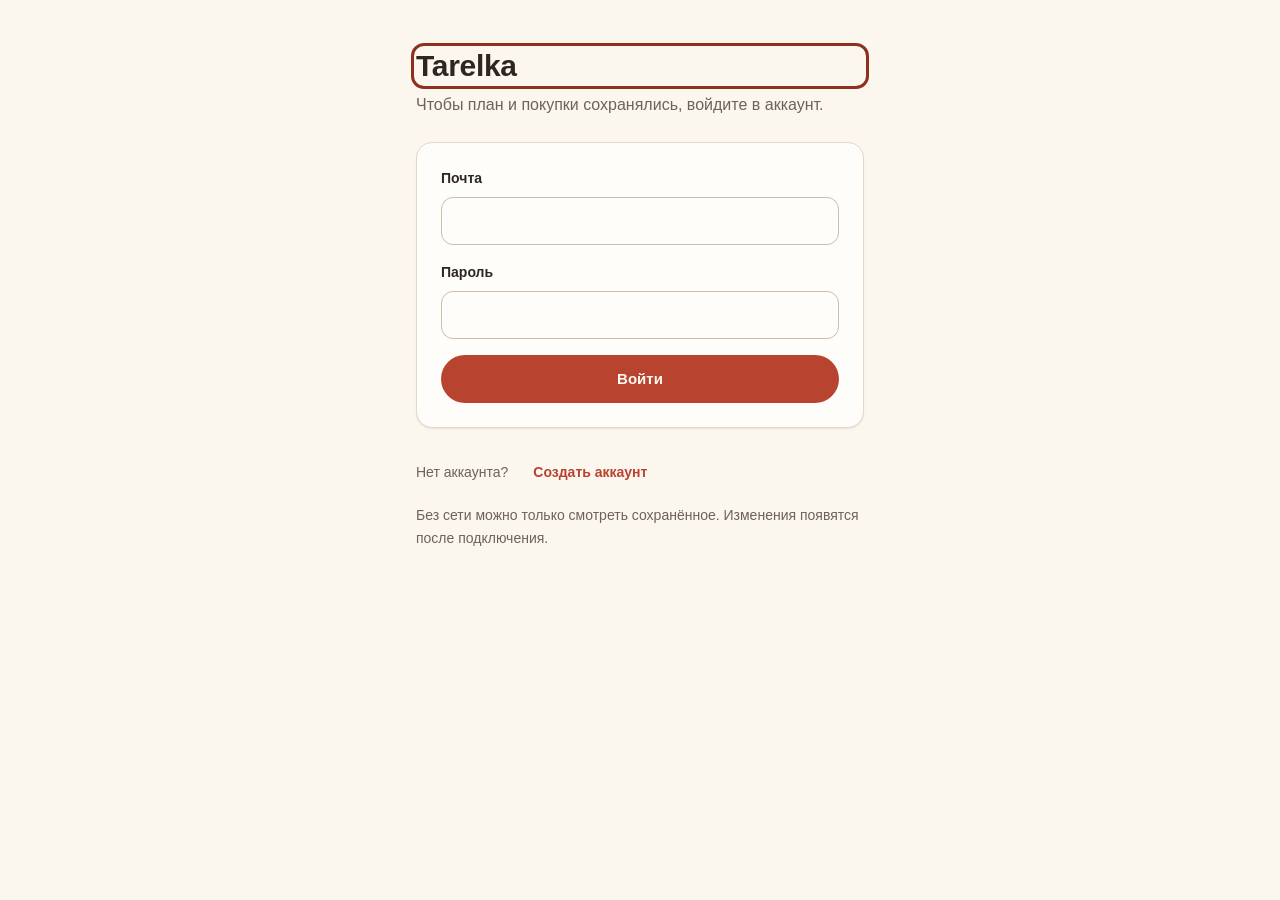
==== commit 2ffeabd9: "Подключить Supabase: схема, Auth, RLS, RPC, живой фронт и скриншоты" ====
--- a/index.html
+++ b/index.html
@@ -4,7 +4,7 @@
   <meta charset="utf-8">
   <meta name="viewport" content="width=device-width, initial-scale=1, viewport-fit=cover">
   <title>Tarelka — планировщик питания</title>
-  <meta name="description" content="Недельный план блюд, рецепты и список покупок. Данные хранятся только на устройстве.">
+  <meta name="description" content="Недельный план блюд, рецепты и список покупок. Работает на устройстве и синхронизируется с аккаунтом.">
   <meta name="theme-color" content="#B8432E">
   <meta name="color-scheme" content="light">
   <link rel="manifest" href="manifest.json">
@@ -68,6 +68,52 @@
       <!-- =====================================================
            1. Онбординг: категория питания -> аллергии -> количество человек
            ===================================================== -->
+      <!-- =====================================================
+           0. Вход/регистрация: доступ к серверным данным
+           ===================================================== -->
+      <section class="screen screen--auth" data-screen="auth" hidden>
+        <div class="auth">
+          <header class="auth__header">
+            <h1 class="auth__title">Tarelka</h1>
+            <p class="auth__subtitle">Чтобы план и покупки сохранялись, войдите в аккаунт.</p>
+          </header>
+
+          <form class="auth__form" data-auth-form novalidate>
+            <div class="field-group">
+              <label class="field__label" for="auth-email">Почта</label>
+              <input class="field__input" id="auth-email" name="email" type="email" inputmode="email" autocomplete="email" maxlength="254" required aria-describedby="auth-email-error">
+              <p class="field__error" id="auth-email-error" data-auth-email-error hidden></p>
+            </div>
+
+            <div class="field-group">
+              <label class="field__label" for="auth-password">Пароль</label>
+              <input class="field__input" id="auth-password" name="password" type="password" autocomplete="current-password" maxlength="128" required aria-describedby="auth-password-error">
+              <p class="field__error" id="auth-password-error" data-auth-password-error hidden></p>
+            </div>
+
+            <p class="auth__message" data-auth-message role="status" aria-live="polite" hidden></p>
+
+            <button class="btn btn--primary btn--block" type="submit" data-auth-submit>Войти</button>
+          </form>
+
+          <div class="auth__footer">
+            <p class="auth__switch">
+              <span data-auth-question>Нет аккаунта?</span>
+              <button class="btn btn--text btn--sm" type="button" data-auth-mode aria-pressed="false">Создать аккаунт</button>
+            </p>
+            <p class="hint">Без сети можно только смотреть сохранённое. Изменения появятся после подключения.</p>
+          </div>
+        </div>
+      </section>
+
+      <!-- =====================================================
+           B2: офлайн read-only
+           ===================================================== -->
+      <div class="status-banner" data-status-banner role="status" aria-live="polite" hidden>
+        <p data-status-text></p>
+        <button class="btn btn--text btn--sm" type="button" data-status-action hidden></button>
+      </div>
+
       <section class="screen screen--onboarding" data-screen="onboarding">
         <h1 class="visually-hidden">Настройка предпочтений</h1>
         <div class="onboarding">
@@ -259,41 +305,36 @@
       </section>
 
       <!-- =====================================================
-           5. Discover: подборка рецептов для пустой ячейки
-           ===================================================== -->
-      <section class="screen screen--sheet" data-screen="discover" role="dialog" aria-modal="true" aria-labelledby="discover-title" hidden>
-        <div class="sheet__backdrop" data-back aria-hidden="true"></div>
-
-        <div class="sheet__panel">
-          <header class="sheet__header">
-            <span class="sheet__handle" aria-hidden="true"></span>
-            <div class="sheet__headline">
-              <h2 class="sheet__title" id="discover-title">Что добавить?</h2>
-              <button class="icon-btn" type="button" data-back aria-label="Закрыть">
-                <svg class="icon" aria-hidden="true" focusable="false"><use href="#icon-x"></use></svg>
-              </button>
-            </div>
-            <p class="sheet__subtitle">Подобрали под ваши ограничения</p>
-          </header>
-
-          <div class="sheet__body">
-            <div class="search">
-              <svg class="icon search__icon" aria-hidden="true" focusable="false"><use href="#icon-search"></use></svg>
-              <label class="visually-hidden" for="discover-search">Поиск по названию или ингредиенту</label>
-              <input class="field__input search__input" id="discover-search" type="search" placeholder="Поиск по названию или ингредиенту" autocomplete="off">
-            </div>
-
-            <div class="chip-group">
-              <button class="chip chip--toggle" type="button" aria-pressed="false" data-filter="fast">До 20 минут</button>
-              <button class="chip chip--toggle" type="button" aria-pressed="false" data-filter="breakfast">Завтрак</button>
-              <button class="chip chip--toggle" type="button" aria-pressed="false" data-filter="lunch">Обед</button>
-              <button class="chip chip--toggle" type="button" aria-pressed="false" data-filter="dinner">Ужин</button>
-              <button class="btn btn--text btn--sm" type="button" data-filter-reset>Сбросить</button>
-            </div>
-
-            <ul class="picks" data-picks></ul>
-            <p class="empty" data-picks-empty hidden>Под эти условия ничего не нашлось. Попробуйте снять фильтры.</p>
-          </div>
+           5. Discover: полноэкранный диалог с подборкой рецептов
+           ===================================================== -->
+      <section class="screen screen--dialog" data-screen="discover" role="dialog" aria-modal="true" aria-labelledby="discover-title" hidden>
+        <header class="screen__header">
+          <div class="screen__heading">
+            <h2 class="screen__title" id="discover-title">Что добавить?</h2>
+            <p class="screen__subtitle">Подобрали под ваши ограничения</p>
+          </div>
+          <button class="icon-btn" type="button" data-back aria-label="Закрыть">
+            <svg class="icon" aria-hidden="true" focusable="false"><use href="#icon-x"></use></svg>
+          </button>
+        </header>
+
+        <div class="content content--narrow">
+          <div class="search">
+            <svg class="icon search__icon" aria-hidden="true" focusable="false"><use href="#icon-search"></use></svg>
+            <label class="visually-hidden" for="discover-search">Поиск по названию или ингредиенту</label>
+            <input class="field__input search__input" id="discover-search" type="search" placeholder="Поиск по названию или ингредиенту" autocomplete="off">
+          </div>
+
+          <div class="chip-group">
+            <button class="chip chip--toggle" type="button" aria-pressed="false" data-filter="fast">До 20 минут</button>
+            <button class="chip chip--toggle" type="button" aria-pressed="false" data-filter="breakfast">Завтрак</button>
+            <button class="chip chip--toggle" type="button" aria-pressed="false" data-filter="lunch">Обед</button>
+            <button class="chip chip--toggle" type="button" aria-pressed="false" data-filter="dinner">Ужин</button>
+            <button class="btn btn--text btn--sm" type="button" data-filter-reset>Сбросить</button>
+          </div>
+
+          <ul class="picks" data-picks></ul>
+          <p class="empty" data-picks-empty hidden>Под эти условия ничего не нашлось. Попробуйте снять фильтры.</p>
         </div>
       </section>
 
@@ -321,15 +362,23 @@
             <button class="settings__row" type="button" data-open-screen="data">
               <span class="settings__text">
                 <span class="settings__label">Данные</span>
-                <span class="settings__meta">Хранятся только на этом устройстве</span>
+                <span class="settings__meta">Аккаунт, кэш и сброс</span>
               </span>
               <svg class="icon settings__chevron" aria-hidden="true" focusable="false"><use href="#icon-chevron"></use></svg>
             </button>
 
+            <div class="settings__account" data-account-block hidden>
+              <div class="settings__text">
+                <span class="settings__label">Аккаунт</span>
+                <span class="settings__meta" data-account-email>—</span>
+              </div>
+              <button class="btn btn--ghost btn--sm" type="button" data-sign-out>Выйти</button>
+            </div>
+
             <button class="settings__row" type="button" data-open-screen="about">
               <span class="settings__text">
                 <span class="settings__label">О продукте</span>
-                <span class="settings__meta">Версия <span data-app-version>1</span></span>
+                <span class="settings__meta">Версия <span data-app-version>1.0</span></span>
               </span>
               <svg class="icon settings__chevron" aria-hidden="true" focusable="false"><use href="#icon-chevron"></use></svg>
             </button>
@@ -428,18 +477,24 @@
         </header>
 
         <div class="content content--narrow">
-          <p class="notice notice--soft">План, покупки и настройки хранятся только на этом устройстве. Мы не отправляем их на сервер.</p>
+          <p class="notice notice--soft">План, покупки и настройки хранятся в вашем аккаунте. На этом устройстве остаётся резервная копия, чтобы без сети можно было смотреть сохранённое.</p>
+
+          <div class="account-card" data-account-card hidden>
+            <p class="account-card__label">Аккаунт</p>
+            <p class="account-card__email" data-account-email>—</p>
+            <button class="btn btn--ghost btn--sm" type="button" data-sign-out>Выйти</button>
+          </div>
 
           <div class="danger-zone">
-            <h2 class="danger-zone__title">Сбросить всё</h2>
-            <p class="danger-zone__text">План, покупки и настройки исчезнут. Это нельзя отменить.</p>
-            <button class="btn btn--danger btn--block" type="button" data-reset aria-controls="reset-confirm" aria-expanded="false">Сбросить всё</button>
+            <h2 class="danger-zone__title">Сбросить данные на устройстве</h2>
+            <p class="danger-zone__text">Резервная копия на этом устройстве исчезнет, и вы выйдете из аккаунта. Данные в аккаунте останутся.</p>
+            <button class="btn btn--danger btn--block" type="button" data-reset aria-controls="reset-confirm" aria-expanded="false">Сбросить и выйти</button>
 
             <div class="confirm" id="reset-confirm" data-reset-confirm hidden>
-              <p class="confirm__text">Точно сбросить? План и покупки исчезнут.</p>
+              <p class="confirm__text">Точно сбросить данные на этом устройстве и выйти?</p>
               <div class="confirm__actions">
                 <button class="btn btn--ghost" type="button" data-reset-cancel>Отмена</button>
-                <button class="btn btn--danger" type="button" data-reset-go>Сбросить</button>
+                <button class="btn btn--danger" type="button" data-reset-go>Сбросить и выйти</button>
               </div>
             </div>
           </div>
@@ -462,7 +517,7 @@
           <div class="about">
             <section class="about__section">
               <h2 class="about__title">Планировщик домашнего питания</h2>
-              <p>Tarelka собирает план на неделю, помогает выбрать рецепты и превращает план в один список покупок. Всё локально: без аккаунтов и бэкенда.</p>
+              <p>Tarelka собирает план на неделю, помогает выбрать рецепты и превращает план в один список покупок. План и покупки сохраняются в аккаунте, а резервная копия остаётся на устройстве.</p>
             </section>
 
             <section class="about__section">
@@ -472,7 +527,7 @@
 
             <section class="about__section">
               <h2 class="about__title">Данные</h2>
-              <p>План, покупки и настройки хранятся только на этом устройстве. Мы не отправляем их на сервер и не собираем аналитику.</p>
+              <p>План, покупки и настройки хранятся в вашем аккаунте. На этом устройстве остаётся резервная копия для просмотра без сети. Аналитику мы не собираем.</p>
             </section>
 
             <section class="about__section">
@@ -480,7 +535,7 @@
               <p>Все изображения блюд — собственные SVG-иллюстрации проекта.</p>
             </section>
 
-            <p class="about__version">Версия <span data-app-version>1</span></p>
+            <p class="about__version">Версия <span data-app-version>1.0</span></p>
           </div>
         </div>
       </section>
@@ -505,7 +560,9 @@
 
   <div class="toast" role="status" aria-live="polite" data-toast></div>
 
+  <script src="js/config.js" defer></script>
   <script src="js/data.js" defer></script>
+  <script src="js/api.js" defer></script>
   <script src="js/app.js" defer></script>
 </body>
 </html>
--- a/styles/main.css
+++ b/styles/main.css
@@ -157,8 +157,13 @@
 }
 
 body[data-screen="onboarding"] .app__main,
-body[data-screen="recipe"] .app__main {
+body[data-screen="recipe"] .app__main,
+body[data-screen="auth"] .app__main {
   padding-bottom: 0;
+}
+
+body[data-screen="auth"] .tabbar {
+  display: none;
 }
 
 .screen {
@@ -1046,77 +1051,38 @@
 }
 
 /* =========================================================
-   12. Discover: нижний лист на мобиле, модалка на десктопе
-   ========================================================= */
-
-.screen--sheet {
+   12. Discover: полноэкранный диалог
+   ========================================================= */
+
+.screen--dialog {
   position: fixed;
   inset: 0;
   z-index: var(--z-dialog);
-  display: grid;
-  grid-template-columns: minmax(0, 1fr);
-  align-items: end;
+  display: flex;
+  flex-direction: column;
   min-height: 0;
-}
-
-.sheet__backdrop {
-  position: absolute;
-  inset: 0;
-  background: var(--color-backdrop);
-}
-
-.sheet__panel {
-  position: relative;
-  display: flex;
-  flex-direction: column;
-  min-width: 0;
-  max-width: 100%;
-  max-height: 88dvh;
-  padding-bottom: var(--safe-area-bottom);
-  border-radius: var(--radius-xl) var(--radius-xl) 0 0;
   background: var(--color-bg);
-  box-shadow: var(--shadow-lg);
-  animation: sheet-in var(--transition-slow);
-}
-
-.sheet__header {
-  padding: var(--space-1) var(--space-4) var(--space-3);
-  border-bottom: 1px solid var(--color-border);
-}
-
-.sheet__handle {
-  display: block;
-  width: 40px;
-  height: 4px;
-  margin: 0 auto var(--space-2);
-  border-radius: var(--radius-full);
-  background: var(--color-border-strong);
-}
-
-.sheet__headline {
-  display: flex;
-  align-items: center;
-  gap: var(--space-2);
-}
-
-.sheet__title {
+  animation: dialog-in var(--transition-slow);
+}
+
+.screen--dialog .screen__header {
+  flex: none;
+}
+
+/* Заголовок диалога содержит день и приём пищи — разрешаем перенос. */
+.screen--dialog .screen__title {
+  font-size: var(--font-size-lg);
+  line-height: var(--line-height-lg);
+  white-space: normal;
+  overflow: visible;
+}
+
+.screen--dialog .content {
   flex: 1;
-  min-width: 0;
-  font-size: var(--font-size-lg);
-}
-
-.sheet__subtitle {
-  font-size: var(--font-size-xs);
-  color: var(--color-text-muted);
-}
-
-.sheet__body {
-  display: grid;
-  grid-template-columns: minmax(0, 1fr);
-  gap: var(--space-3);
+  min-height: 0;
   overflow-y: auto;
   overscroll-behavior: contain;
-  padding: var(--space-3) var(--space-4) var(--space-5);
+  padding-bottom: calc(var(--space-6) + var(--safe-area-bottom));
 }
 
 .search {
@@ -1209,13 +1175,11 @@
   flex: none;
 }
 
-@keyframes sheet-in {
+@keyframes dialog-in {
   from {
-    transform: translateY(24px);
     opacity: 0;
   }
   to {
-    transform: translateY(0);
     opacity: 1;
   }
 }
@@ -1390,27 +1354,169 @@
 }
 
 /* =========================================================
+   12.3. Вход, статус и аккаунт
+   ========================================================= */
+
+.screen--auth {
+  min-height: 100dvh;
+}
+
+.auth {
+  width: min(100%, 480px);
+  margin: 0 auto;
+  padding: var(--space-7) var(--space-4) calc(var(--space-6) + var(--safe-area-bottom));
+  display: grid;
+  gap: var(--space-5);
+}
+
+.auth__header {
+  display: grid;
+  gap: var(--space-2);
+}
+
+.auth__title {
+  margin: 0;
+  font-family: var(--font-family-heading);
+  font-size: var(--font-size-3xl);
+  line-height: var(--line-height-3xl);
+  letter-spacing: var(--letter-spacing-tight);
+}
+
+.auth__subtitle {
+  margin: 0;
+  color: var(--color-text-muted);
+  font-size: var(--font-size-md);
+}
+
+.auth__form {
+  display: grid;
+  gap: var(--space-4);
+  padding: var(--space-5);
+  background: var(--color-surface);
+  border: 1px solid var(--color-border);
+  border-radius: var(--radius-lg);
+  box-shadow: var(--shadow-sm);
+}
+
+.field__label {
+  display: block;
+  margin-bottom: var(--space-2);
+  font-size: var(--font-size-sm);
+  font-weight: var(--font-weight-semibold);
+}
+
+.field__error {
+  margin: var(--space-2) 0 0;
+  color: var(--color-danger-soft-text);
+  font-size: var(--font-size-xs);
+  line-height: var(--line-height-xs);
+}
+
+.field__error[hidden],
+.auth__message[hidden],
+.status-banner[hidden],
+.account-card[hidden],
+.settings__account[hidden] {
+  display: none !important;
+}
+
+.auth__message {
+  margin: 0;
+  padding: var(--space-3);
+  border-radius: var(--radius-sm);
+  background: var(--color-surface-alt);
+  color: var(--color-text);
+  font-size: var(--font-size-sm);
+}
+
+.auth__message.is-error {
+  background: var(--color-danger-soft);
+  color: var(--color-danger-soft-text);
+}
+
+.auth__footer {
+  display: grid;
+  gap: var(--space-3);
+}
+
+.auth__switch {
+  margin: 0;
+  display: flex;
+  flex-wrap: wrap;
+  gap: var(--space-2);
+  align-items: center;
+  color: var(--color-text-muted);
+  font-size: var(--font-size-sm);
+}
+
+.status-banner {
+  margin: var(--space-3) var(--space-4) 0;
+  padding: var(--space-3) var(--space-4);
+  border-radius: var(--radius-md);
+  border: 1px solid var(--color-warning-soft);
+  background: var(--color-warning-soft);
+  color: var(--color-warning-soft-text);
+  display: flex;
+  gap: var(--space-3);
+  align-items: flex-start;
+  justify-content: space-between;
+}
+
+.status-banner p {
+  margin: 0;
+  font-size: var(--font-size-sm);
+  line-height: var(--line-height-sm);
+}
+
+.status-banner .btn--text {
+  color: inherit;
+  flex: none;
+}
+
+body[data-screen="auth"] .status-banner,
+body[data-screen="onboarding"] .status-banner {
+  display: none;
+}
+
+.settings__account,
+.account-card {
+  display: flex;
+  align-items: center;
+  justify-content: space-between;
+  gap: var(--space-3);
+  padding: var(--space-4);
+  border: 1px solid var(--color-border);
+  border-radius: var(--radius-lg);
+  background: var(--color-surface);
+}
+
+.account-card {
+  margin-top: var(--space-4);
+}
+
+.account-card__label {
+  margin: 0;
+  font-size: var(--font-size-xs);
+  color: var(--color-text-muted);
+}
+
+.account-card__email {
+  margin: 0;
+  font-size: var(--font-size-sm);
+  font-weight: var(--font-weight-semibold);
+  word-break: break-word;
+}
+
+.account-card .btn,
+.settings__account .btn {
+  flex: none;
+}
+
+/* =========================================================
    13. Планшет
    ========================================================= */
 
 @media (min-width: 768px) {
-  .screen--sheet {
-    align-items: center;
-    justify-items: center;
-    padding: var(--space-5);
-  }
-
-  .sheet__panel {
-    width: 100%;
-    max-width: 640px;
-    max-height: 80dvh;
-    border-radius: var(--radius-xl);
-  }
-
-  .sheet__handle {
-    display: none;
-  }
-
   .step-panel,
   .onboarding__header,
   .onboarding__progress {
@@ -1453,7 +1559,7 @@
     padding-bottom: var(--space-6);
   }
 
-  body:not([data-screen="onboarding"]) .app__main {
+  body:not([data-screen="onboarding"]):not([data-screen="auth"]) .app__main {
     padding-left: 96px;
   }
 
@@ -1470,6 +1576,11 @@
 
   .content--narrow {
     max-width: 760px;
+  }
+
+  .status-banner {
+    max-width: 1080px;
+    margin-inline: auto;
   }
 
   /* На десктопе панель действий не перекрывает контент */
@@ -1488,14 +1599,6 @@
 
   .recipe__body {
     padding-top: var(--space-5);
-  }
-
-  .screen--sheet {
-    padding: var(--space-6);
-  }
-
-  .sheet__panel {
-    max-width: 720px;
   }
 
   .toast {
